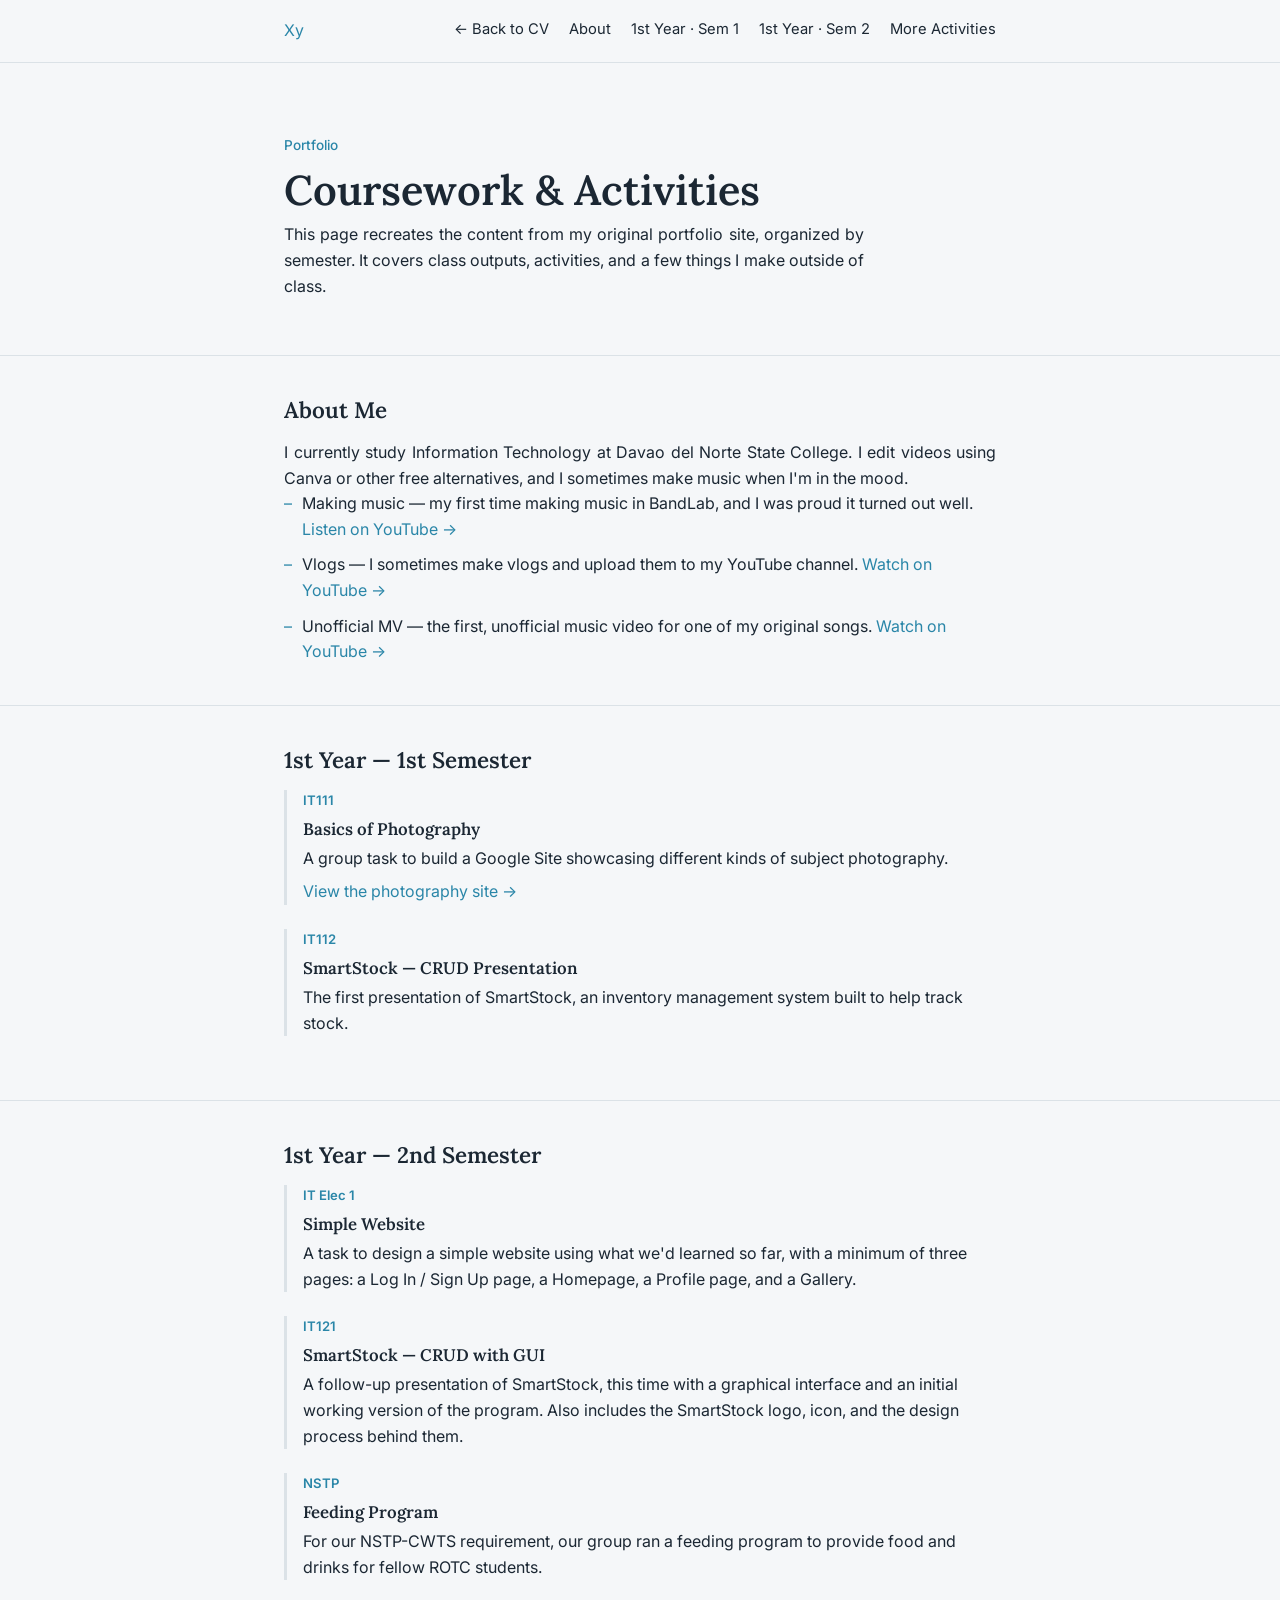
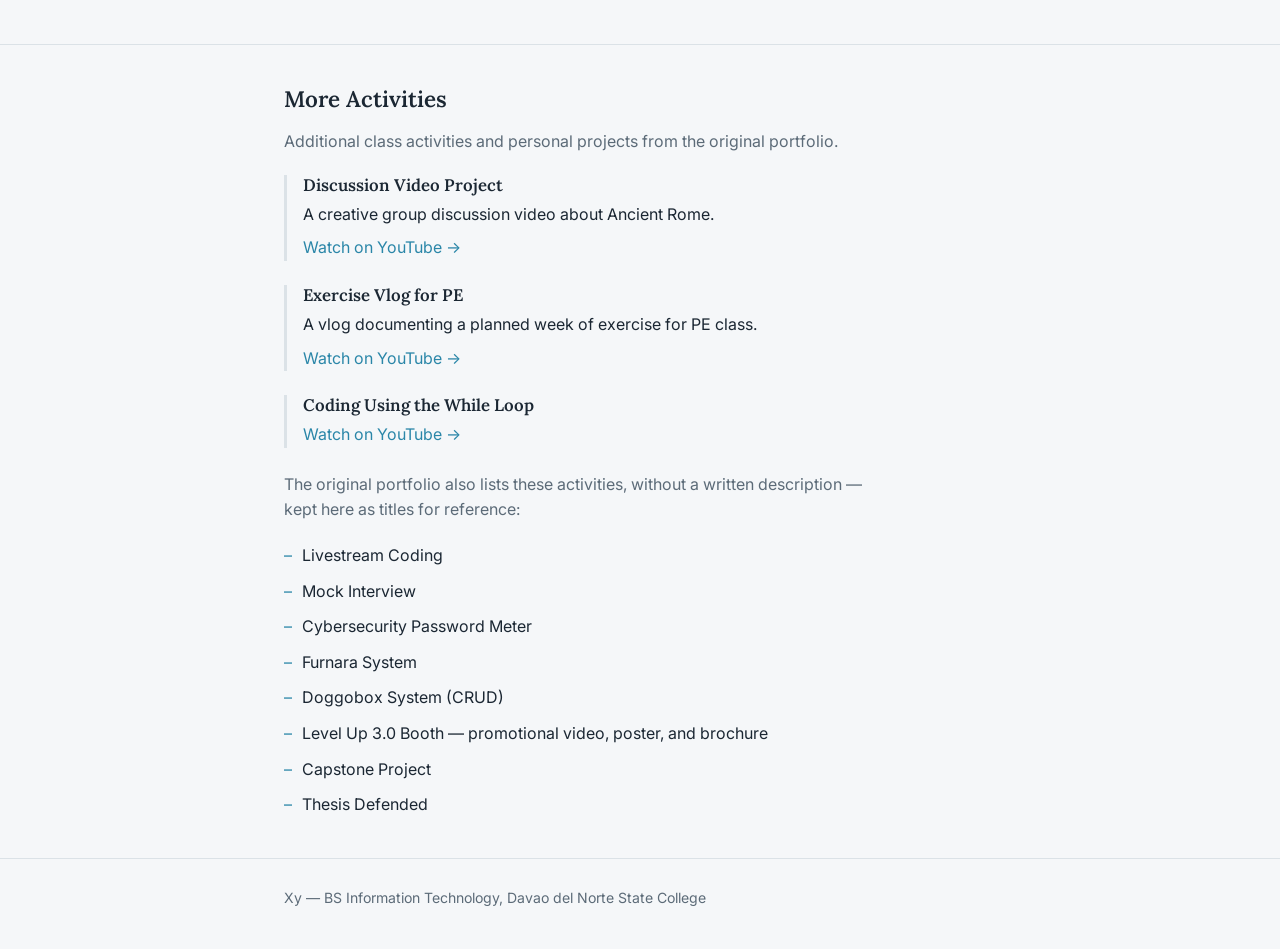
==== personal-cv/portfolio/index.html @ b52e9652 "Initial commit - personal CV website" ====
<!DOCTYPE html>
<html lang="en">
<head>
  <meta charset="UTF-8">
  <meta name="viewport" content="width=device-width, initial-scale=1.0">
  <title>Xy — Portfolio</title>

  <!-- Same Google Fonts as the CV page, so both pages look consistent -->
  <link rel="preconnect" href="https://fonts.googleapis.com">
  <link href="https://fonts.googleapis.com/css2?family=Lora:wght@500;600&family=Inter:wght@400;500;600&display=swap" rel="stylesheet">

  <!-- portfolio.css reuses the CV's colors and layout, see the top of that file -->
  <link rel="stylesheet" href="portfolio.css">
</head>
<body>

  <!-- ===== HEADER / NAVIGATION ===== -->
  <header class="site-header">
    <div class="wrap header-inner">
      <a href="../index.html" class="logo">Xy</a>
      <nav class="nav">
        <a href="../index.html">← Back to CV</a>
        <a href="#about">About</a>
        <a href="#year1-sem1">1st Year · Sem 1</a>
        <a href="#year1-sem2">1st Year · Sem 2</a>
        <a href="#more">More Activities</a>
      </nav>
    </div>
  </header>

  <main>

    <!-- ===== INTRO ===== -->
    <section class="hero reveal" id="top">
      <div class="wrap">
        <p class="hero-eyebrow">Portfolio</p>
        <h1>Coursework &amp; Activities</h1>
        <p class="hero-text justify">
          This page recreates the content from my original portfolio site,
          organized by semester. It covers class outputs, activities, and a
          few things I make outside of class.
        </p>
      </div>
    </section>

    <!-- ===== ABOUT ===== -->
    <section class="section reveal" id="about">
      <div class="wrap">
        <h2>About Me</h2>
        <p class="justify">
          I currently study Information Technology at Davao del Norte State
          College. I edit videos using Canva or other free alternatives, and
          I sometimes make music when I'm in the mood.
        </p>
        <ul class="plain-list">
          <li>Making music — my first time making music in BandLab, and I was proud it turned out well.
            <a href="https://youtu.be/F1GfZECvCaY" target="_blank" rel="noopener">Listen on YouTube →</a>
          </li>
          <li>Vlogs — I sometimes make vlogs and upload them to my YouTube channel.
            <a href="https://youtu.be/N6SjkbiiUqc" target="_blank" rel="noopener">Watch on YouTube →</a>
          </li>
          <li>Unofficial MV — the first, unofficial music video for one of my original songs.
            <a href="https://www.youtube.com/watch?v=m1swMLgncZ0" target="_blank" rel="noopener">Watch on YouTube →</a>
          </li>
        </ul>
      </div>
    </section>

    <!-- ===== 1ST YEAR, 1ST SEMESTER ===== -->
    <section class="section reveal" id="year1-sem1">
      <div class="wrap">
        <h2>1st Year — 1st Semester</h2>

        <div class="portfolio-item">
          <p class="portfolio-course">IT111</p>
          <h3>Basics of Photography</h3>
          <p>
            A group task to build a Google Site showcasing different kinds
            of subject photography.
          </p>
          <a href="https://sites.google.com/dnsc.edu.ph/group-2-photos-bsit1a" target="_blank" rel="noopener">View the photography site →</a>
        </div>

        <div class="portfolio-item">
          <p class="portfolio-course">IT112</p>
          <h3>SmartStock — CRUD Presentation</h3>
          <p>
            The first presentation of SmartStock, an inventory management
            system built to help track stock.
          </p>
        </div>
      </div>
    </section>

    <!-- ===== 1ST YEAR, 2ND SEMESTER ===== -->
    <section class="section reveal" id="year1-sem2">
      <div class="wrap">
        <h2>1st Year — 2nd Semester</h2>

        <div class="portfolio-item">
          <p class="portfolio-course">IT Elec 1</p>
          <h3>Simple Website</h3>
          <p>
            A task to design a simple website using what we'd learned so
            far, with a minimum of three pages: a Log In / Sign Up page, a
            Homepage, a Profile page, and a Gallery.
          </p>
        </div>

        <div class="portfolio-item">
          <p class="portfolio-course">IT121</p>
          <h3>SmartStock — CRUD with GUI</h3>
          <p>
            A follow-up presentation of SmartStock, this time with a
            graphical interface and an initial working version of the
            program. Also includes the SmartStock logo, icon, and the
            design process behind them.
          </p>
        </div>

        <div class="portfolio-item">
          <p class="portfolio-course">NSTP</p>
          <h3>Feeding Program</h3>
          <p>
            For our NSTP-CWTS requirement, our group ran a feeding program
            to provide food and drinks for fellow ROTC students.
          </p>
        </div>
      </div>
    </section>

    <!-- ===== MORE ACTIVITIES ===== -->
    <section class="section reveal" id="more">
      <div class="wrap">
        <h2>More Activities</h2>
        <p class="section-intro">
          Additional class activities and personal projects from the
          original portfolio.
        </p>

        <div class="portfolio-item">
          <h3>Discussion Video Project</h3>
          <p>A creative group discussion video about Ancient Rome.</p>
          <a href="https://youtu.be/RcQp0I9iLWc" target="_blank" rel="noopener">Watch on YouTube →</a>
        </div>

        <div class="portfolio-item">
          <h3>Exercise Vlog for PE</h3>
          <p>A vlog documenting a planned week of exercise for PE class.</p>
          <a href="https://youtu.be/8T6Xuoa9UA8" target="_blank" rel="noopener">Watch on YouTube →</a>
        </div>

        <div class="portfolio-item">
          <h3>Coding Using the While Loop</h3>
          <a href="https://youtu.be/cmN_iYDwNns" target="_blank" rel="noopener">Watch on YouTube →</a>
        </div>

        <p class="section-intro">
          The original portfolio also lists these activities, without a
          written description — kept here as titles for reference:
        </p>
        <ul class="plain-list">
          <li>Livestream Coding</li>
          <li>Mock Interview</li>
          <li>Cybersecurity Password Meter</li>
          <li>Furnara System</li>
          <li>Doggobox System (CRUD)</li>
          <li>Level Up 3.0 Booth — promotional video, poster, and brochure</li>
          <li>Capstone Project</li>
          <li>Thesis Defended</li>
        </ul>
      </div>
    </section>

  </main>

  <footer class="site-footer">
    <div class="wrap">
      <p>Xy — BS Information Technology, Davao del Norte State College</p>
    </div>
  </footer>

  <script>
    const prefersReducedMotion = window.matchMedia(
      "(prefers-reduced-motion: reduce)"
    ).matches;

    if ("IntersectionObserver" in window && !prefersReducedMotion) {
      const revealElements = document.querySelectorAll(".reveal");
      const observer = new IntersectionObserver(
        (entries) => {
          entries.forEach((entry) => {
            if (entry.isIntersecting) {
              entry.target.classList.add("visible");
              observer.unobserve(entry.target);
            }
          });
        },
        { threshold: 0.15 }
      );
      revealElements.forEach((el) => observer.observe(el));
    } else {
      document.querySelectorAll(".reveal").forEach((el) => {
        el.classList.add("visible");
      });
    }
  </script>

</body>
</html>
---- personal-cv/portfolio/portfolio.css ----
/*
  This page reuses every color, font, and layout rule already defined in
  the main style.css (the :root variables, .site-header, .hero, .section,
  .plain-list, .reveal animation, and so on) so both pages look and behave
  the same way. @import pulls that whole file in first; everything below
  just adds the few extra rules this page needs.
*/
@import url("../style.css");

/* =========================================
   PORTFOLIO ITEMS
   Each past project/activity is wrapped in a .portfolio-item block,
   with a thin left border to visually group its title and description.
   ========================================= */
.portfolio-item {
  padding-left: 16px;
  border-left: 3px solid var(--color-border);
  margin-bottom: 24px;
  transition: border-color 0.2s ease;
}

.portfolio-item:hover {
  border-left-color: var(--color-accent);
}

.portfolio-item h3 {
  font-size: 1.05rem;
  margin-bottom: 6px;
}

.portfolio-item p {
  margin-bottom: 8px;
}

.portfolio-course {
  color: var(--color-accent);
  font-size: 0.82rem;
  font-weight: 600;
  margin-bottom: 4px;
}

/* the "Livestream Coding", "Mock Interview" etc. reference list sits a
   little tighter than the item blocks above, since it's just titles */
#more .plain-list {
  margin-top: 12px;
}
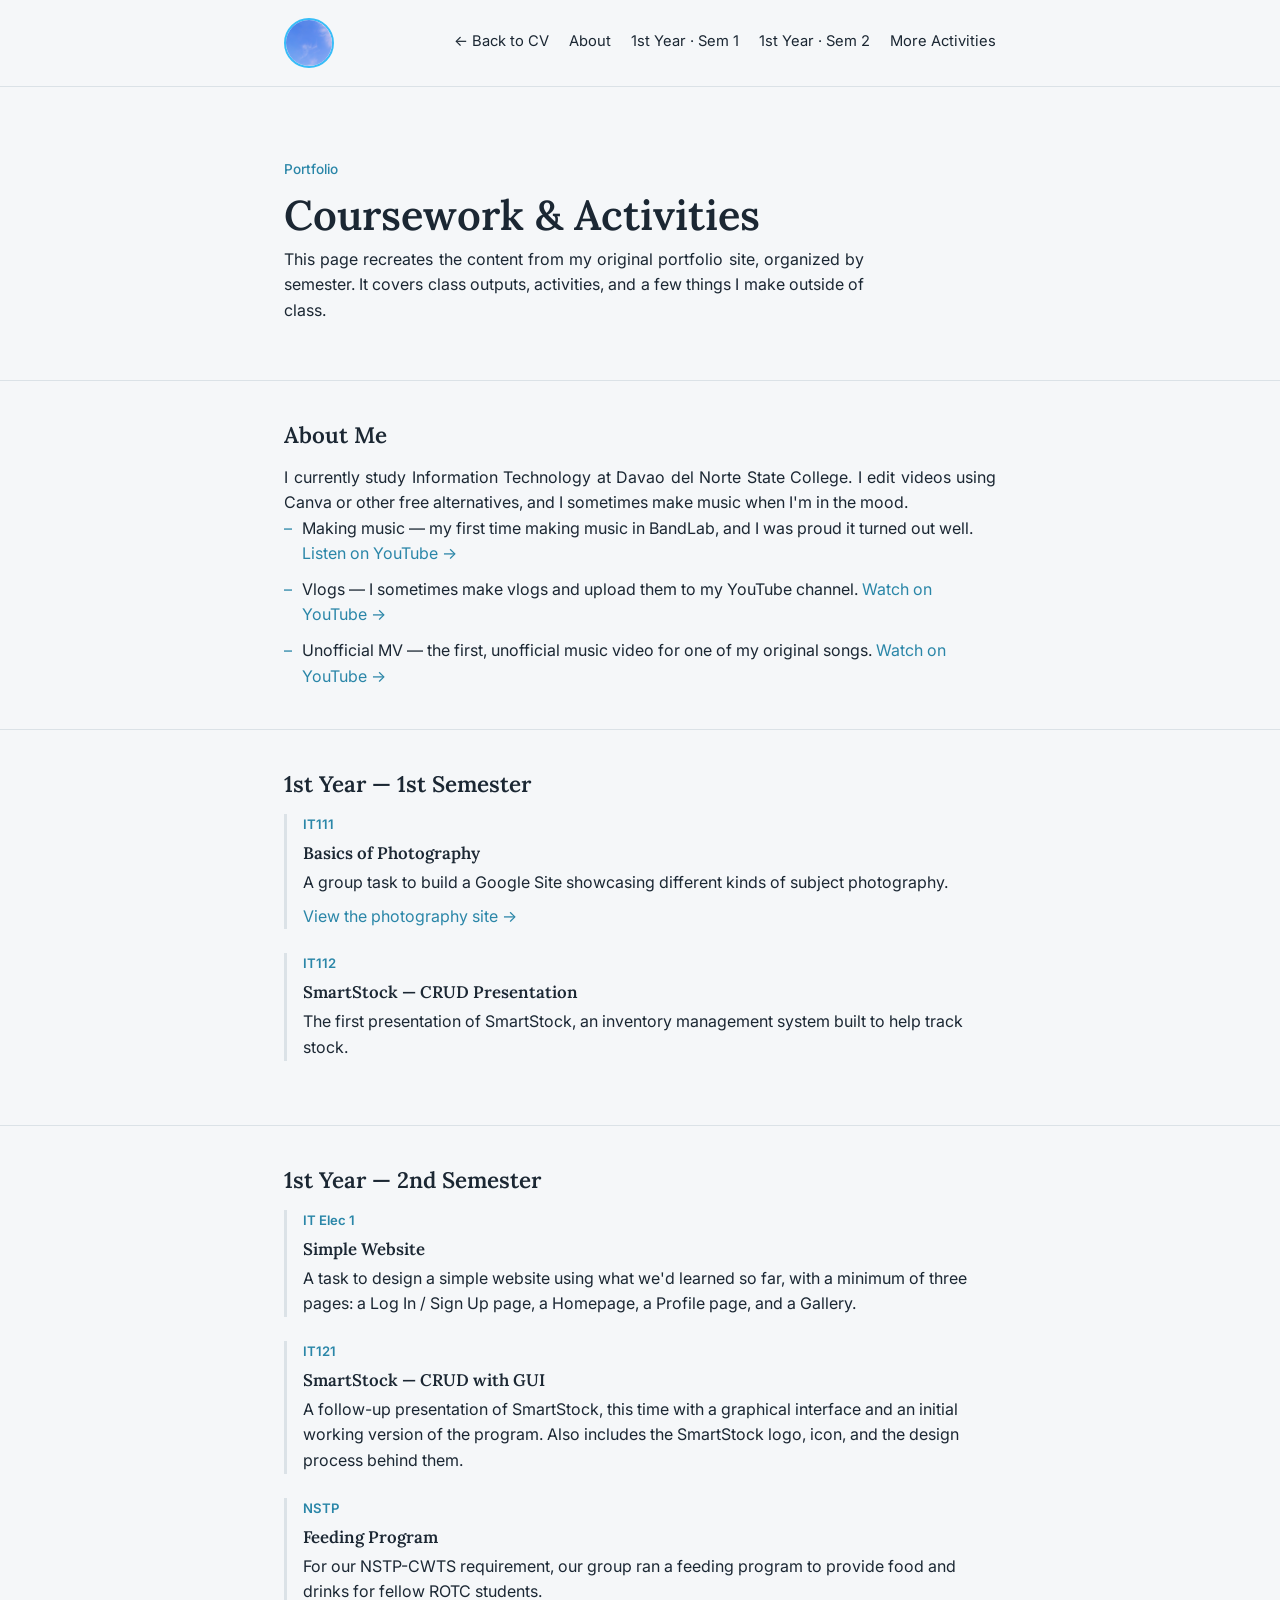
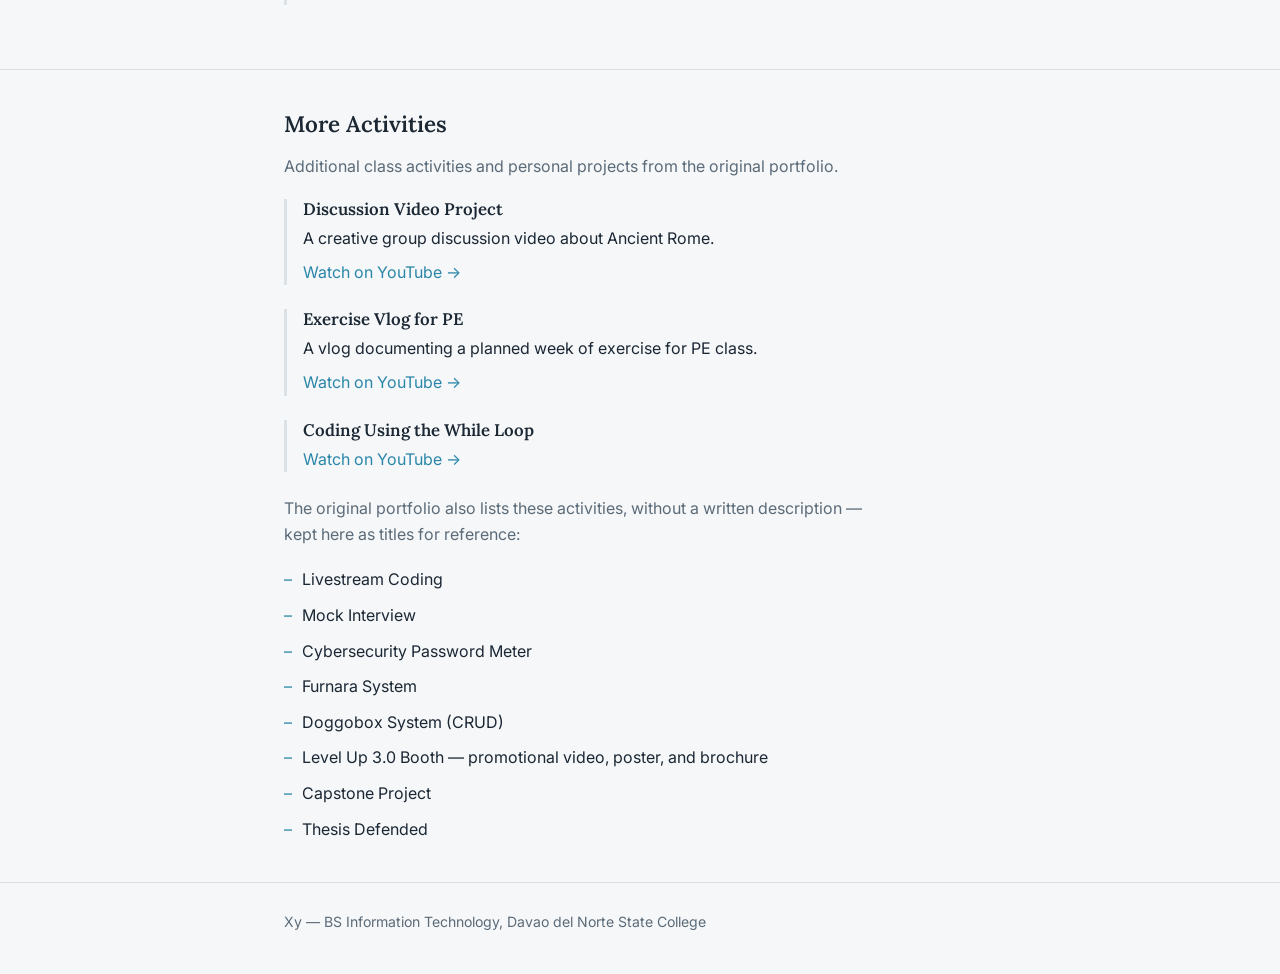
==== commit 3cb462aa: "update CV styling and images" ====
--- a/personal-cv/portfolio/index.html
+++ b/personal-cv/portfolio/index.html
@@ -3,7 +3,10 @@
 <head>
   <meta charset="UTF-8">
   <meta name="viewport" content="width=device-width, initial-scale=1.0">
-  <title>Xy — Portfolio</title>
+  <title>Xyze — Portfolio</title>
+  <!-- Logo for browser tab -->
+  <link rel="icon" type="image/jpg" href="../images/logo.jpg">
+  <link rel="stylesheet" href="style.css">
 
   <!-- Same Google Fonts as the CV page, so both pages look consistent -->
   <link rel="preconnect" href="https://fonts.googleapis.com">
@@ -17,7 +20,9 @@
   <!-- ===== HEADER / NAVIGATION ===== -->
   <header class="site-header">
     <div class="wrap header-inner">
-      <a href="../index.html" class="logo">Xy</a>
+      <a href="../index.html" class="logo">
+        <img src="../images/logo.jpg" alt="xyze_logo">
+      </a>
       <nav class="nav">
         <a href="../index.html">← Back to CV</a>
         <a href="#about">About</a>
